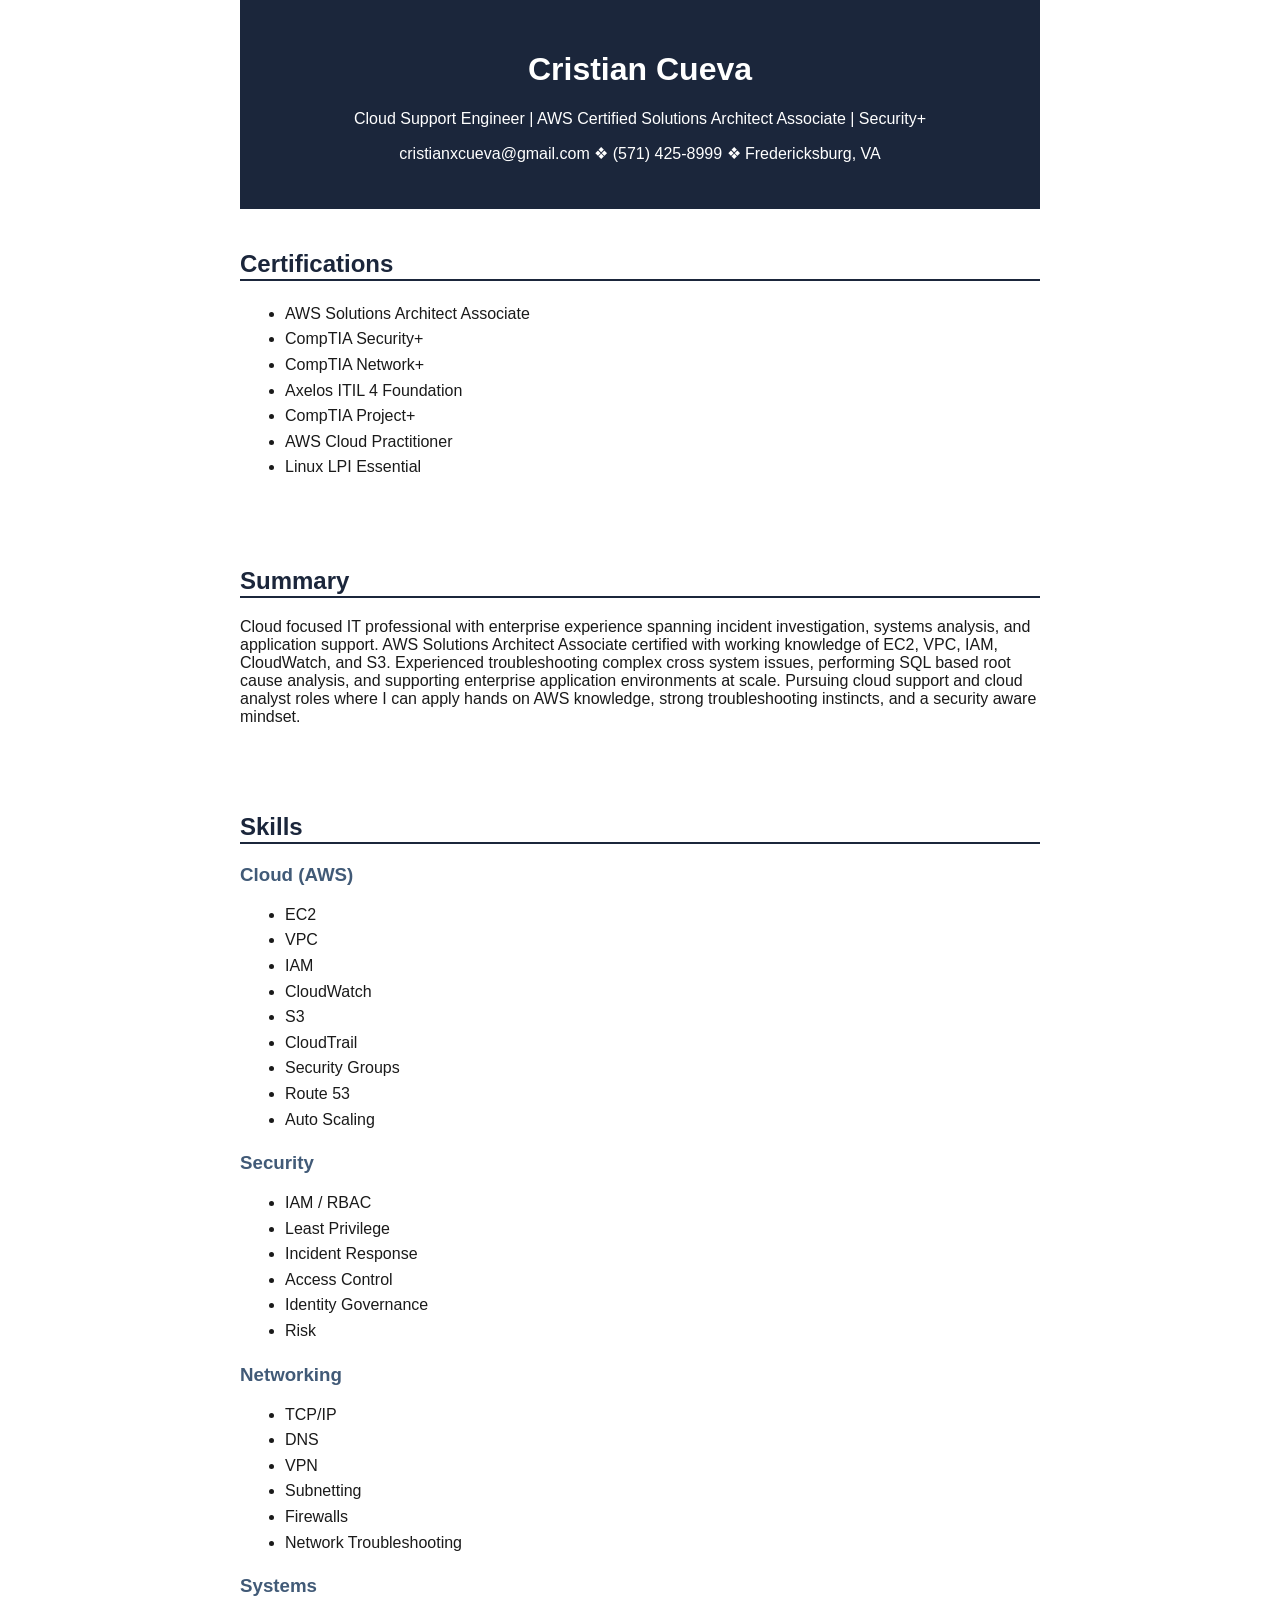
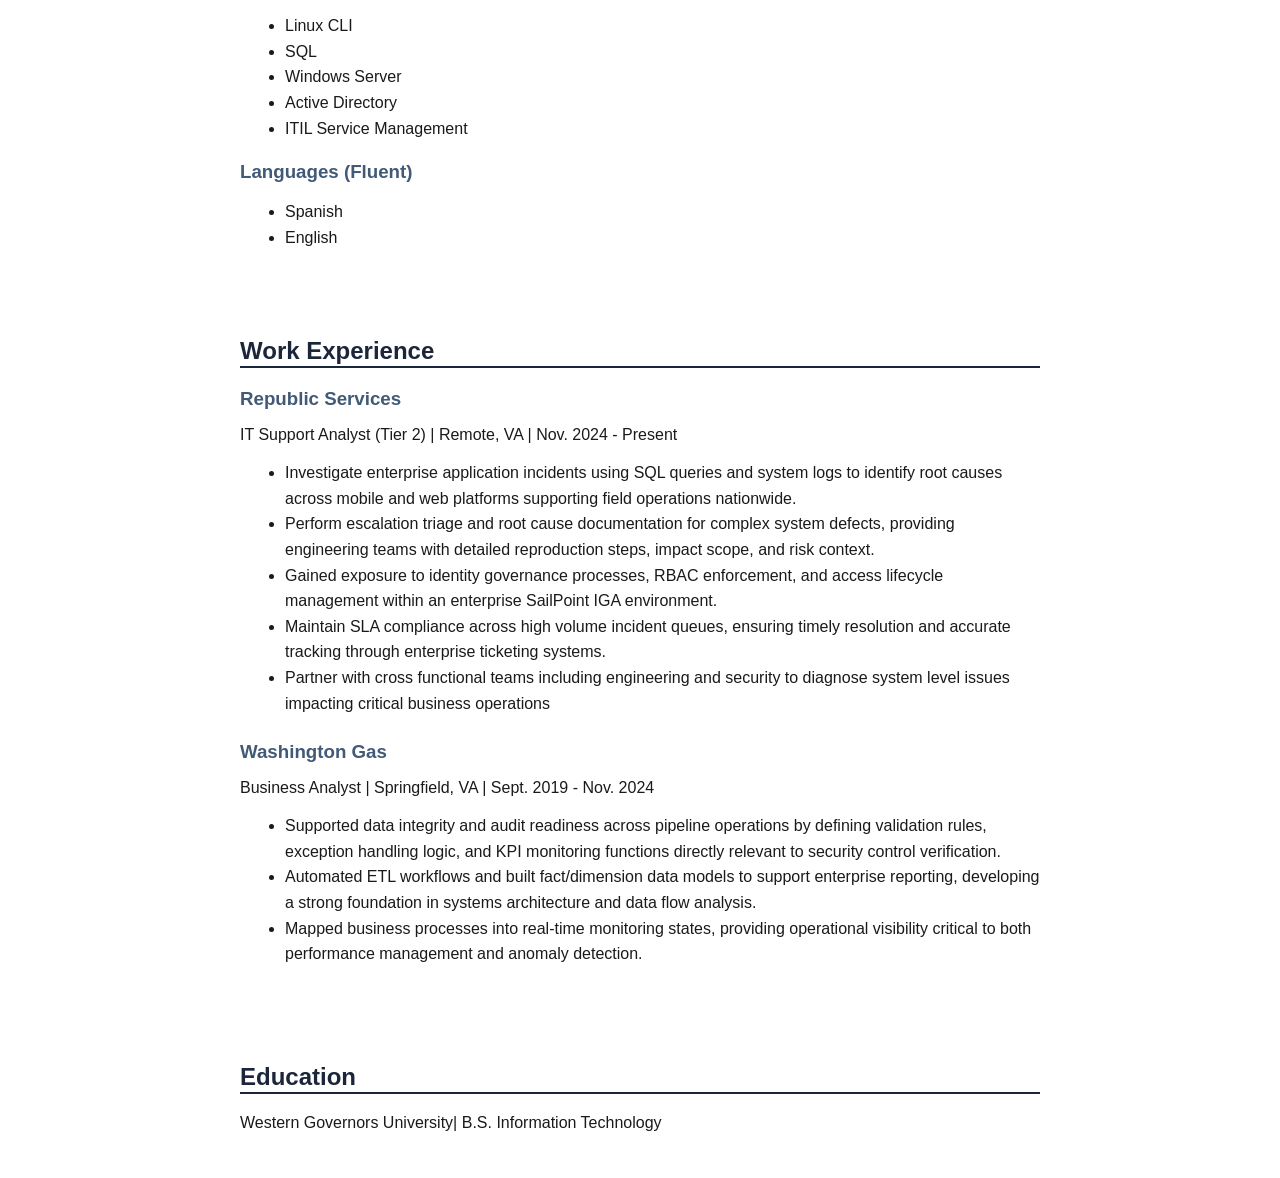
==== index.html @ 8531ef53 "Milestone 1 - Resume HTML & CSS complete" ====
<!DOCTYPE html>

<html lang="en">
<head>
    <meta charset="UTF-8">
    <meta name="viewport" content="width=device-width, initial-scale=1.0">
    <title>Cristian Cueva - Cloud Resume</title>
    <link rel="stylesheet" href="style.css">
</head>
<body>
    <header>            
        <h1>Cristian Cueva</h1>
        <p class ="title">Cloud Support Engineer | AWS Certified Solutions Architect Associate | Security+</p>
        <p class ="contact">cristianxcueva@gmail.com ❖ (571) 425-8999 ❖ Fredericksburg, VA</p>
    </header>

    <section>
  <h2>Certifications</h2>
  <ul>
    <li>AWS Solutions Architect Associate</li>
    <li>CompTIA Security+</li>
    <li>CompTIA Network+</li>  
    <li>Axelos ITIL 4 Foundation</li> 
    <li>CompTIA Project+</li>
    <li>AWS Cloud Practitioner</li>
    <li>Linux LPI Essential</li>
  </ul>
</section>

<section>
  <h2>Summary</h2>
  <p>Cloud focused IT professional with enterprise experience spanning incident investigation, systems analysis, and application support. AWS Solutions Architect Associate certified with working knowledge of EC2, VPC, IAM, CloudWatch, and S3. Experienced troubleshooting complex cross system issues, performing SQL based root cause analysis, and supporting enterprise application environments at scale. Pursuing cloud support and cloud analyst roles where I can apply hands on AWS knowledge, strong troubleshooting instincts, and a security aware mindset.
  </p>

</section>  

<section>
    <h2>Skills</h2>

    <h3>Cloud (AWS)</h3>
    <ul>
        <li>EC2</li>
        <li>VPC</li>
        <li>IAM</li>
        <li>CloudWatch</li>
        <li>S3</li>
        <li>CloudTrail</li>
        <li>Security Groups</li>
        <li>Route 53</li>
      <li>Auto Scaling</li>
    </ul>

     <h3>Security</h3>
  <ul>
    <li>IAM / RBAC</li>
    <li>Least Privilege</li>
    <li>Incident Response</li>
    <li>Access Control</li>
    <li>Identity Governance</li>
    <li>Risk</li>
  </ul>
    
     <h3>Networking</h3>
  <ul>
    <li>TCP/IP</li>
    <li>DNS</li>
    <li>VPN</li>
    <li>Subnetting</li>
    <li>Firewalls</li>
    <li>Network Troubleshooting</li>
  </ul>

    <h3>Systems</h3>
  <ul>
    <li>Linux CLI</li>
    <li>SQL</li>
    <li>Windows Server</li>
    <li>Active Directory</li>
    <li>ITIL Service Management</li>
  </ul>

  <h3>Languages (Fluent)</h3>
  <ul>
    <li>Spanish</li>
    <li>English</li>
  </ul>
</section>

<section>
    <h2>Work Experience</h2>

    <article>
        <h3>Republic Services</h3>
        <p>IT Support Analyst (Tier 2) | Remote, VA | Nov. 2024 - Present</p>
        <ul>
            <li>Investigate enterprise application incidents using SQL queries and system logs to identify root causes across mobile and web platforms supporting field operations nationwide.</li>
            <li>Perform escalation triage and root cause documentation for complex system defects, providing engineering teams with detailed reproduction steps, impact scope, and risk context.</li>
            <li>Gained exposure to identity governance processes, RBAC enforcement, and access lifecycle management within an enterprise SailPoint IGA environment.</li>
            <li>Maintain SLA compliance across high volume incident queues, ensuring timely resolution and accurate tracking through enterprise ticketing systems.</li>
             <li>Partner with cross functional teams including engineering and security to diagnose system level issues impacting critical business operations</li>
        </ul>
    </article>

 <article>
        <h3>Washington Gas</h3>
        <p>Business Analyst | Springfield, VA | Sept. 2019 - Nov. 2024</p>
        <ul>
            <li>Supported data integrity and audit readiness across pipeline operations by defining validation rules, exception handling logic, and KPI monitoring functions directly relevant to security control verification.</li>
            <li>Automated ETL workflows and built fact/dimension data models to support enterprise reporting, developing a strong foundation in systems architecture and data flow analysis.</li>
            <li>Mapped business processes into real-time monitoring states, providing operational visibility critical to both performance management and anomaly detection.</li>
        </ul>
    </article>
    
</section>

<section>
    <h2>Education</h2>
    <p>Western Governors University| B.S. Information Technology</p>
</section>

    </body>
    </html>
---- style.css ----
body {
  font-family: Arial, sans-serif;
  max-width: 800px;
  margin: 0 auto;
  padding: 0;
  background-color: #ffffff;
  color: #1a1a1a;
}

header {
  background-color: #1b263b;
  color: #ffffff;
  padding: 30px 20px;
  text-align: center;
}

section {
  padding: 20px 0;
  margin-bottom: 10px;
}

h2 {
  padding: 1px 0;
  margin-bottom: 20px;
  color: #1b263b;
  border-bottom: 2px solid #1b263b;
}

h3 {
  color: #415a77;
  margin-top: 20px;
  margin-bottom: 10px;
}

article {
  margin-bottom: 25px;
}

ul {
  line-height: 1.6;
  margin-left: 5px;
}
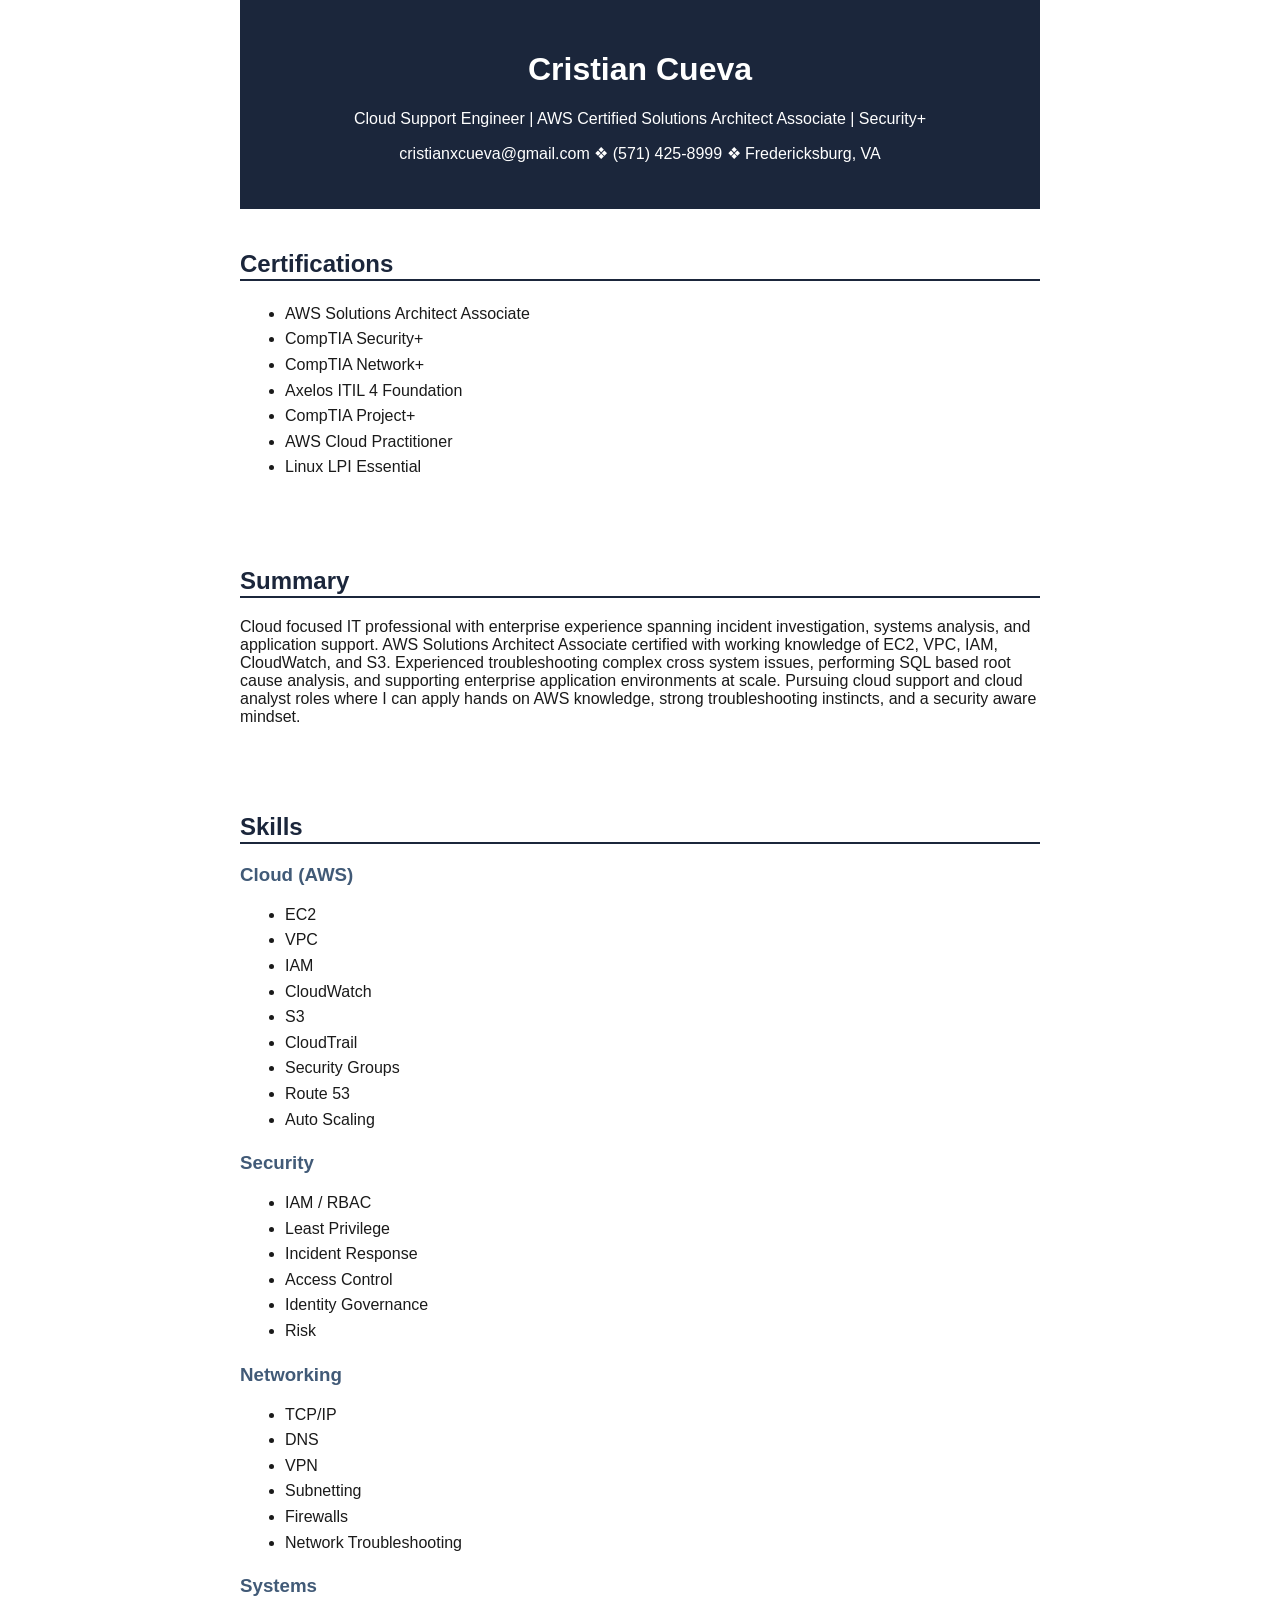
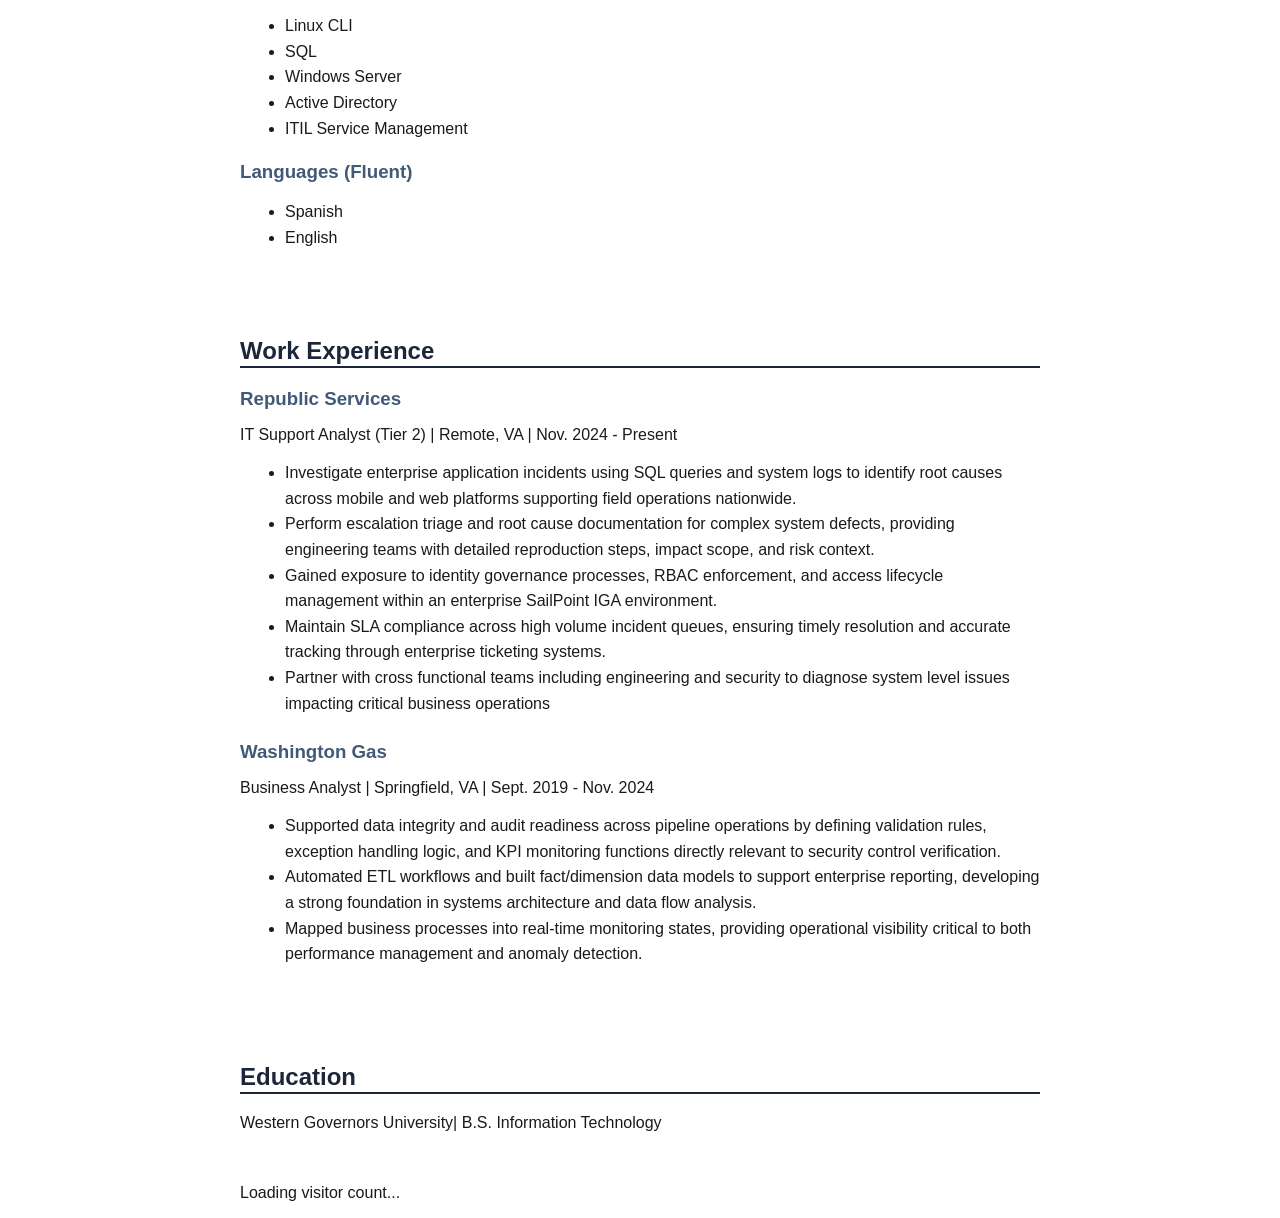
==== commit 05344135: "Milestone 3 - JavaScript visitor counter (placeholder API, ready for Milestone 4 backend)" ====
--- a/index.html
+++ b/index.html
@@ -118,5 +118,14 @@
     <p>Western Governors University| B.S. Information Technology</p>
 </section>
 
+<footer>
+
+  <p id="visitor-count">Loading visitor count...</p>
+
+</footer>
+
+
+<script src="script.js"></script>
+
     </body>
     </html>
